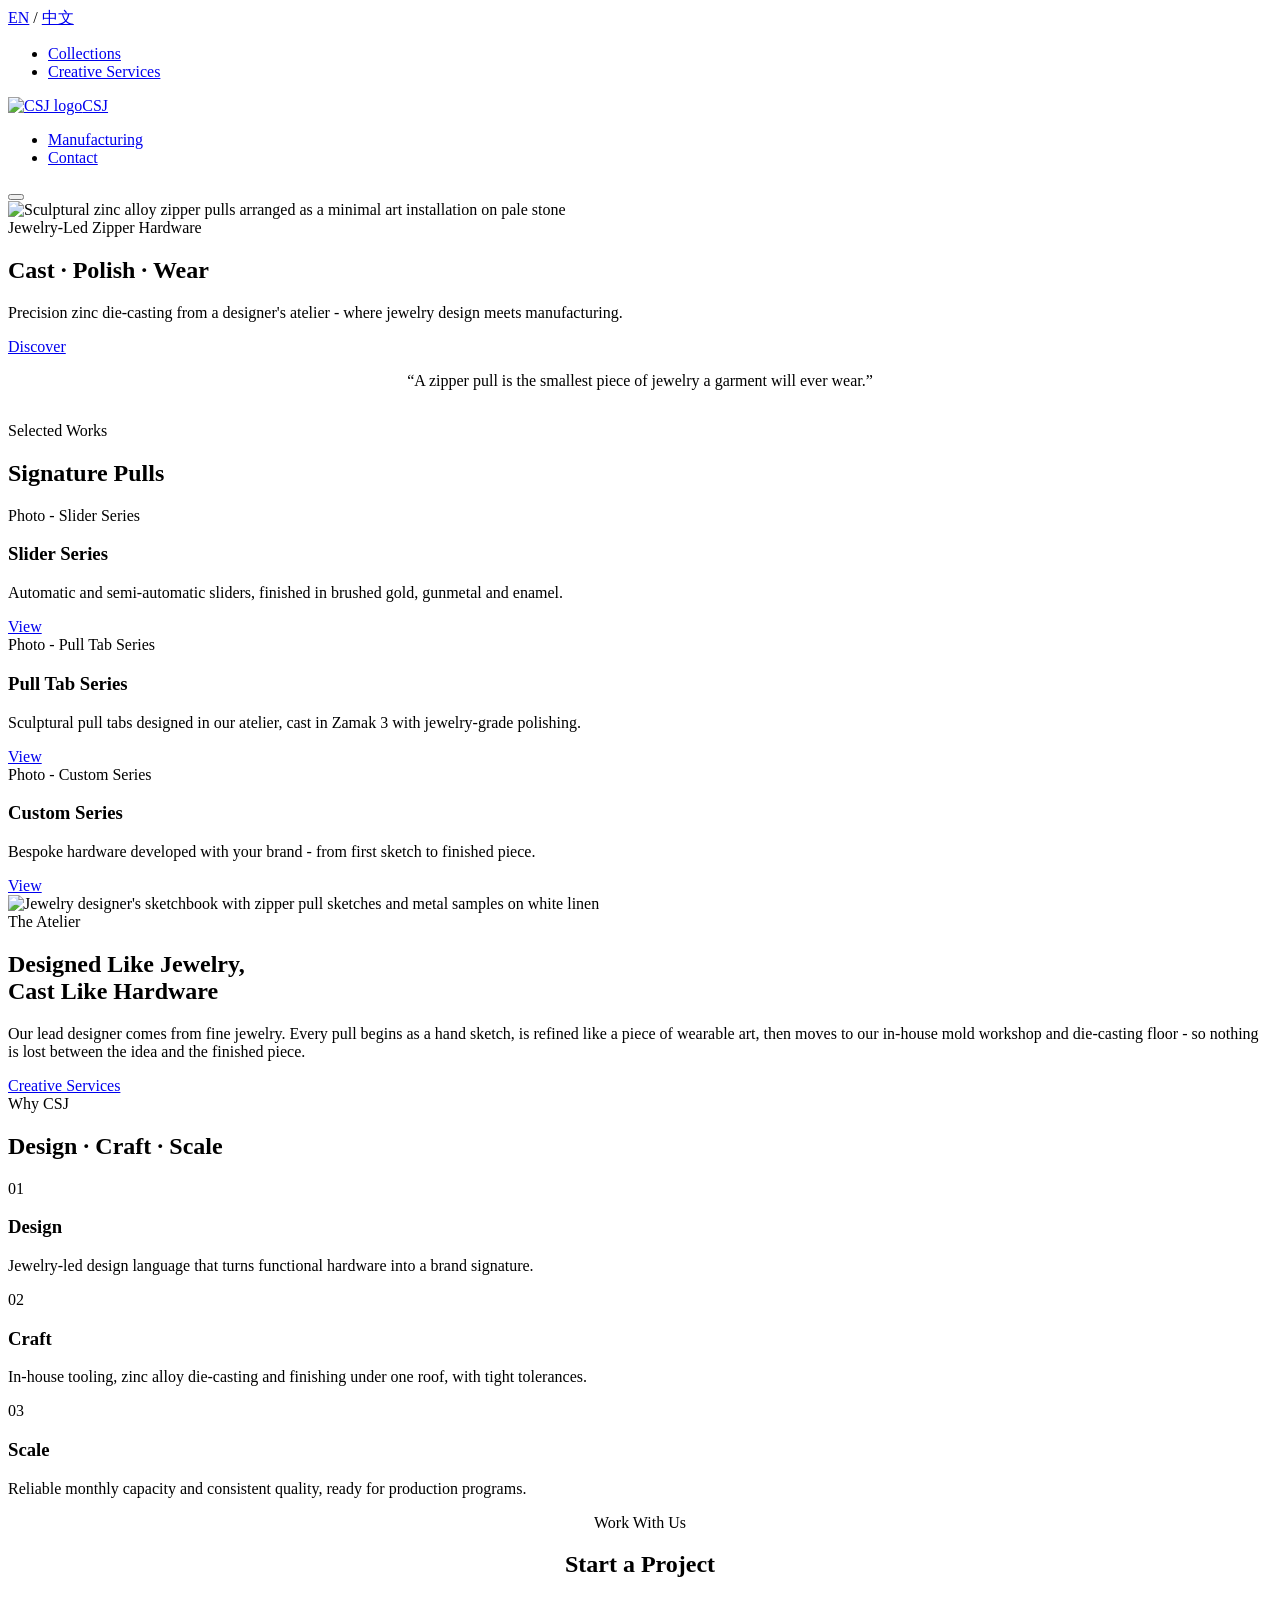
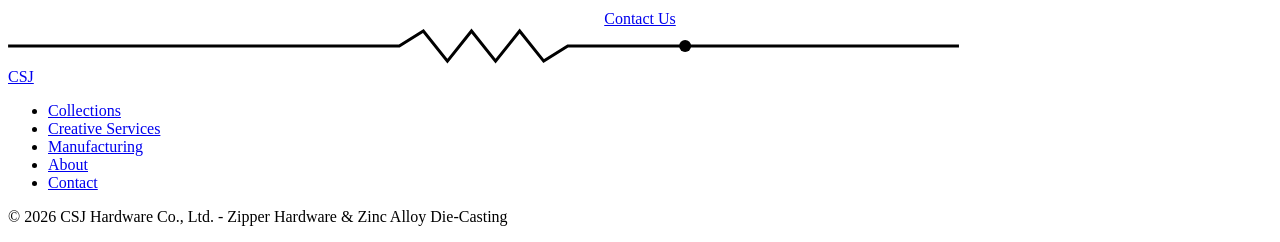
==== index.html @ cc25ba3f "Add files via upload" ====
<!DOCTYPE html>
<html lang="en">
<head>
  <meta charset="UTF-8">
  <meta name="viewport" content="width=device-width, initial-scale=1.0">
  <title>CSJ - Jewelry-Led Zipper Hardware | Zinc Alloy Die-Casting</title>
  <meta name="description" content="CSJ is a design-driven zipper hardware manufacturer: jewelry-led design, in-house tooling and precision zinc alloy die-casting. Custom zipper pulls and sliders for global fashion brands.">
  <link rel="icon" type="image/png" href="images/logo.png">
  <link rel="preconnect" href="https://fonts.googleapis.com">
  <link rel="preconnect" href="https://fonts.gstatic.com" crossorigin>
  <link href="https://fonts.googleapis.com/css2?family=Cormorant+Garamond:ital,wght@0,400;1,400&family=Jost:wght@200;300;400;500;600&display=swap" rel="stylesheet">
  <link rel="stylesheet" href="css/style.css">
</head>
<body data-page="home">

  <!-- ===================== Header ===================== -->
  <header class="site-header">
    <div class="utility-bar">
      <div class="container utility-bar__inner">
        <div class="lang-switch" role="group" aria-label="Language">
          <a href="#" data-lang="en">EN</a>
          <span class="lang-switch__sep" aria-hidden="true">/</span>
          <a href="#" data-lang="zh">中文</a>
        </div>
      </div>
    </div>
    <div class="container site-header__inner">
      <nav aria-label="Primary">
        <ul class="site-nav site-nav--left site-nav--mobile-target">
          <li><a href="collections.html" data-i18n="nav.collections">Collections</a></li>
          <li><a href="creative-services.html" data-i18n="nav.creative">Creative Services</a></li>
        </ul>
      </nav>
      <a href="index.html" class="brand" aria-label="CSJ home"><img src="images/logo.png" alt="CSJ logo" class="brand__logo">CSJ</a>
      <nav aria-label="Secondary">
          <ul class="site-nav site-nav--right">
            <li><a href="manufacturing.html" data-i18n="nav.manufacturing">Manufacturing</a></li>
            <li><a href="contact.html" data-i18n="nav.contact">Contact</a></li>
          </ul>
      </nav>
      <button class="nav-toggle" aria-label="Toggle menu" aria-expanded="false">
        <span></span><span></span><span></span>
      </button>
    </div>
  </header>

  <main>
    <!-- ===================== Hero ===================== -->
    <section class="hero">
      <img class="hero__image" src="images/hero-home.jpg" alt="Sculptural zinc alloy zipper pulls arranged as a minimal art installation on pale stone">
      <div class="hero__content">
        <span class="eyebrow" data-i18n="home.hero.eyebrow">Jewelry-Led Zipper Hardware</span>
        <h1 class="display display--xl" data-i18n="home.hero.title">Cast &middot; Polish &middot; Wear</h1>
        <p data-i18n="home.hero.sub">Precision zinc die-casting from a designer's atelier - where jewelry design meets manufacturing.</p>
        <a href="collections.html" class="btn" data-i18n="ui.discover">Discover</a>
      </div>
    </section>

    <!-- ===================== Intro quote ===================== -->
    <section class="section">
      <div class="container" style="text-align:center;">
        <p class="serif-quote reveal" data-i18n="home.quote">&ldquo;A zipper pull is the smallest piece of jewelry a garment will ever wear.&rdquo;</p>
        <div class="rule" style="margin-top:2rem;"></div>
      </div>
    </section>

    <!-- ===================== Featured products ===================== -->
    <section class="section section--soft">
      <div class="container">
        <div class="section-head reveal">
          <span class="eyebrow" data-i18n="home.selected.eyebrow">Selected Works</span>
          <h2 class="display" data-i18n="home.selected.title">Signature Pulls</h2>
          <div class="rule"></div>
        </div>
        <div class="grid-3">
          <article class="card reveal">
            <div class="card__image--placeholder"><span data-i18n="img.c1">Photo - Slider Series</span></div>
            <h3 data-i18n="home.c1.title">Slider Series</h3>
            <p data-i18n="home.c1.text">Automatic and semi-automatic sliders, finished in brushed gold, gunmetal and enamel.</p>
            <a href="collections.html" class="card__link" data-i18n="ui.view">View</a>
          </article>
          <article class="card reveal">
            <div class="card__image--placeholder"><span data-i18n="img.c2">Photo - Pull Tab Series</span></div>
            <h3 data-i18n="home.c2.title">Pull Tab Series</h3>
            <p data-i18n="home.c2.text">Sculptural pull tabs designed in our atelier, cast in Zamak 3 with jewelry-grade polishing.</p>
            <a href="collections.html" class="card__link" data-i18n="ui.view">View</a>
          </article>
          <article class="card reveal">
            <div class="card__image--placeholder"><span data-i18n="img.c3">Photo - Custom Series</span></div>
            <h3 data-i18n="home.c3.title">Custom Series</h3>
            <p data-i18n="home.c3.text">Bespoke hardware developed with your brand - from first sketch to finished piece.</p>
            <a href="collections.html" class="card__link" data-i18n="ui.view">View</a>
          </article>
        </div>
      </div>
    </section>

    <!-- ===================== Designer feature ===================== -->
    <section class="section">
      <div class="container split">
        <div class="split__image reveal">
          <img src="images/hero-creative.jpg" alt="Jewelry designer's sketchbook with zipper pull sketches and metal samples on white linen" loading="lazy">
        </div>
        <div class="split__content reveal">
          <span class="eyebrow" data-i18n="home.atelier.eyebrow">The Atelier</span>
          <h2 class="display" data-i18n="home.atelier.title">Designed Like Jewelry,<br>Cast Like Hardware</h2>
          <p class="body-text" data-i18n="home.atelier.text">Our lead designer comes from fine jewelry. Every pull begins as a hand sketch, is refined like a piece of wearable art, then moves to our in-house mold workshop and die-casting floor - so nothing is lost between the idea and the finished piece.</p>
          <a href="creative-services.html" class="btn" data-i18n="nav.creative">Creative Services</a>
        </div>
      </div>
    </section>

    <!-- ===================== Values ===================== -->
    <section class="section section--soft">
      <div class="container">
        <div class="section-head reveal">
          <span class="eyebrow" data-i18n="home.values.eyebrow">Why CSJ</span>
          <h2 class="display" data-i18n="home.values.title">Design &middot; Craft &middot; Scale</h2>
          <div class="rule"></div>
        </div>
        <div class="values">
          <div class="value reveal">
            <span class="value__number">01</span>
            <h3 data-i18n="home.v1.title">Design</h3>
            <p data-i18n="home.v1.text">Jewelry-led design language that turns functional hardware into a brand signature.</p>
          </div>
          <div class="value reveal">
            <span class="value__number">02</span>
            <h3 data-i18n="home.v2.title">Craft</h3>
            <p data-i18n="home.v2.text">In-house tooling, zinc alloy die-casting and finishing under one roof, with tight tolerances.</p>
          </div>
          <div class="value reveal">
            <span class="value__number">03</span>
            <h3 data-i18n="home.v3.title">Scale</h3>
            <p data-i18n="home.v3.text">Reliable monthly capacity and consistent quality, ready for production programs.</p>
          </div>
        </div>
      </div>
    </section>

    <!-- ===================== Closing CTA ===================== -->
    <section class="section" style="text-align:center;">
      <div class="container reveal">
        <span class="eyebrow" data-i18n="home.cta.eyebrow">Work With Us</span>
        <h2 class="display display--xl" style="margin:1.2rem 0 2rem;" data-i18n="ui.startProject">Start a Project</h2>
        <a href="contact.html" class="btn btn--accent" data-i18n="ui.contactUs">Contact Us</a>
      </div>
    </section>
  </main>

  <!-- ===================== Footer ===================== -->
  <footer class="site-footer">
    <div class="container">
      <svg class="zipper-line" viewBox="0 0 420 12" xmlns="http://www.w3.org/2000/svg" aria-hidden="true">
        <path d="M0 6 h130 l8 -5 l8 10 l8 -10 l8 10 l8 -10 l8 10 l8 -5 h130" fill="none" stroke="currentColor" stroke-width="1"/>
        <circle cx="225" cy="6" r="2" fill="currentColor"/>
      </svg>
      <a href="index.html" class="brand">CSJ</a>
      <ul class="site-footer__nav">
        <li><a href="collections.html" data-i18n="nav.collections">Collections</a></li>
        <li><a href="creative-services.html" data-i18n="nav.creative">Creative Services</a></li>
        <li><a href="manufacturing.html" data-i18n="nav.manufacturing">Manufacturing</a></li>
        <li><a href="about.html">About</a></li>
        <li><a href="contact.html" data-i18n="nav.contact">Contact</a></li>
      </ul>
      <p class="site-footer__meta" data-i18n="footer.meta">&copy; 2026 CSJ Hardware Co., Ltd. - Zipper Hardware &amp; Zinc Alloy Die-Casting</p>
    </div>
  </footer>

  <script src="js/i18n.js"></script>
  <script src="js/main.js"></script>
</body>
</html>
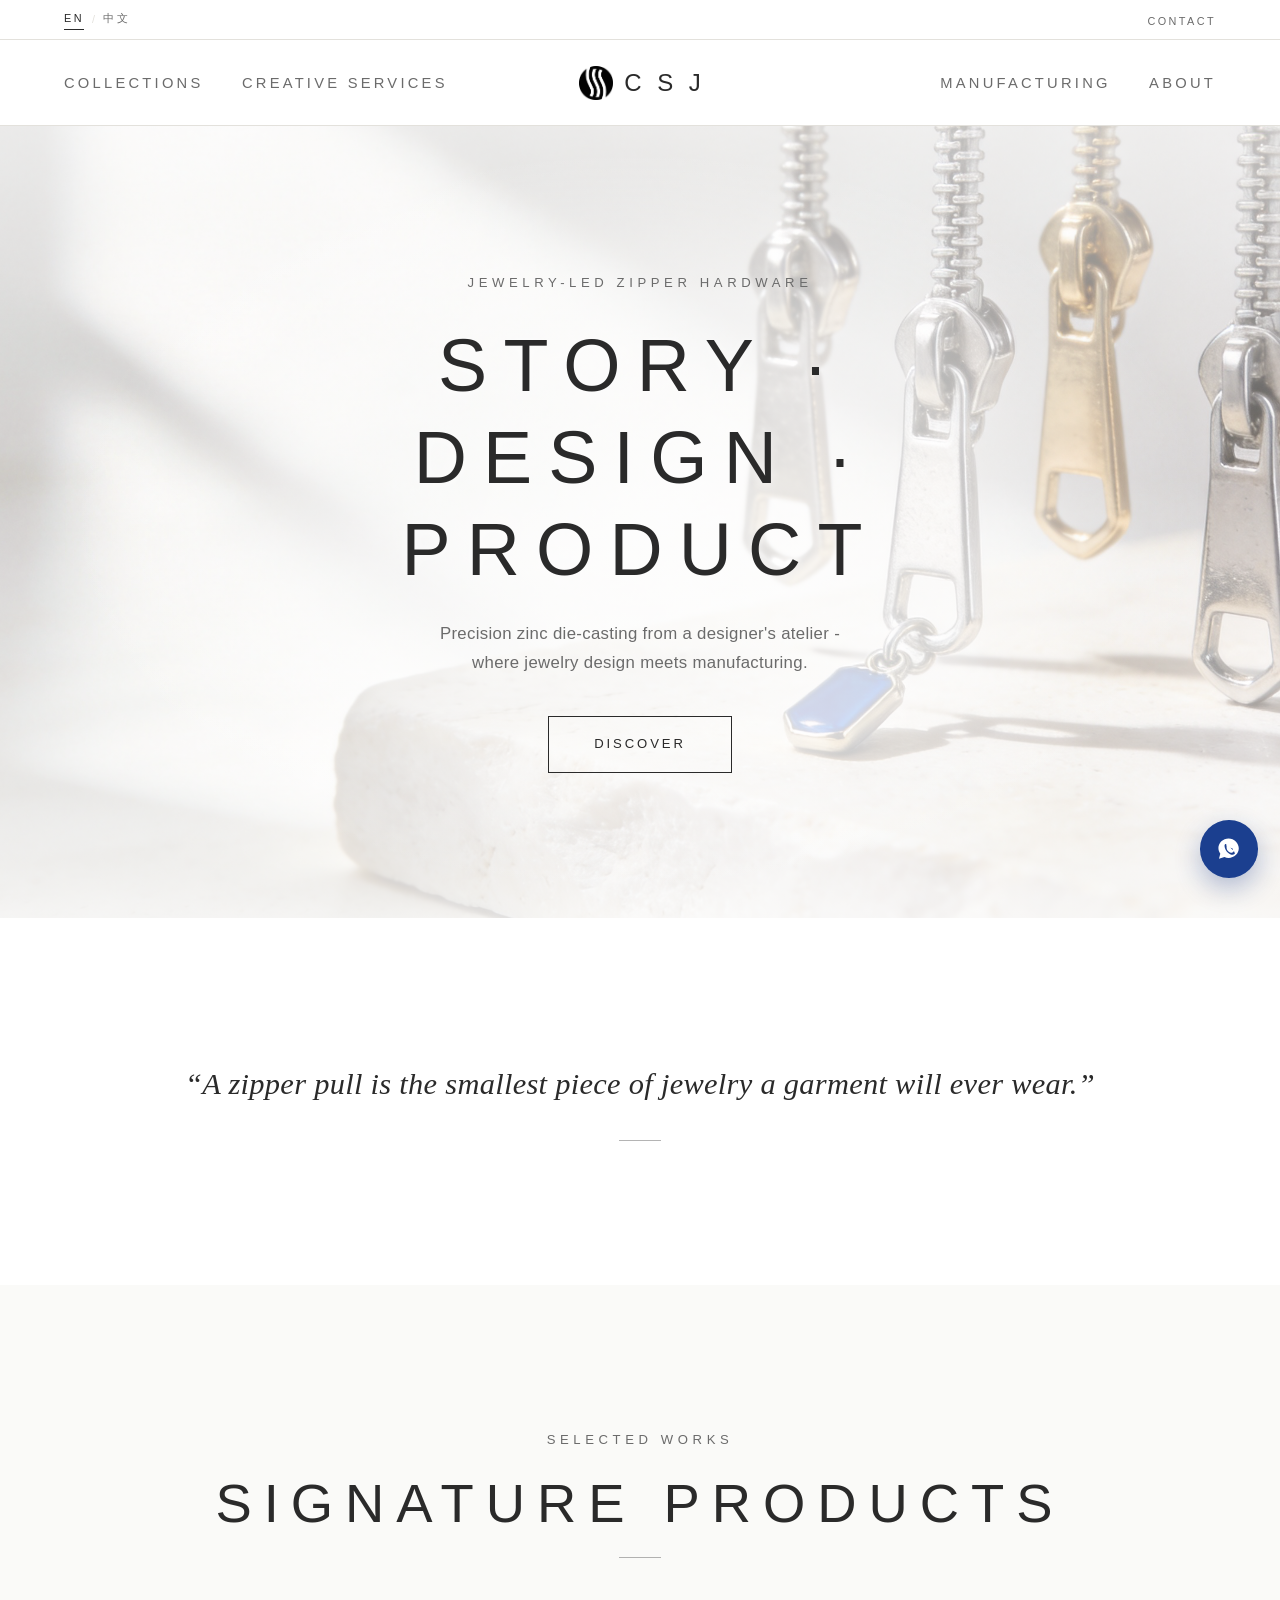
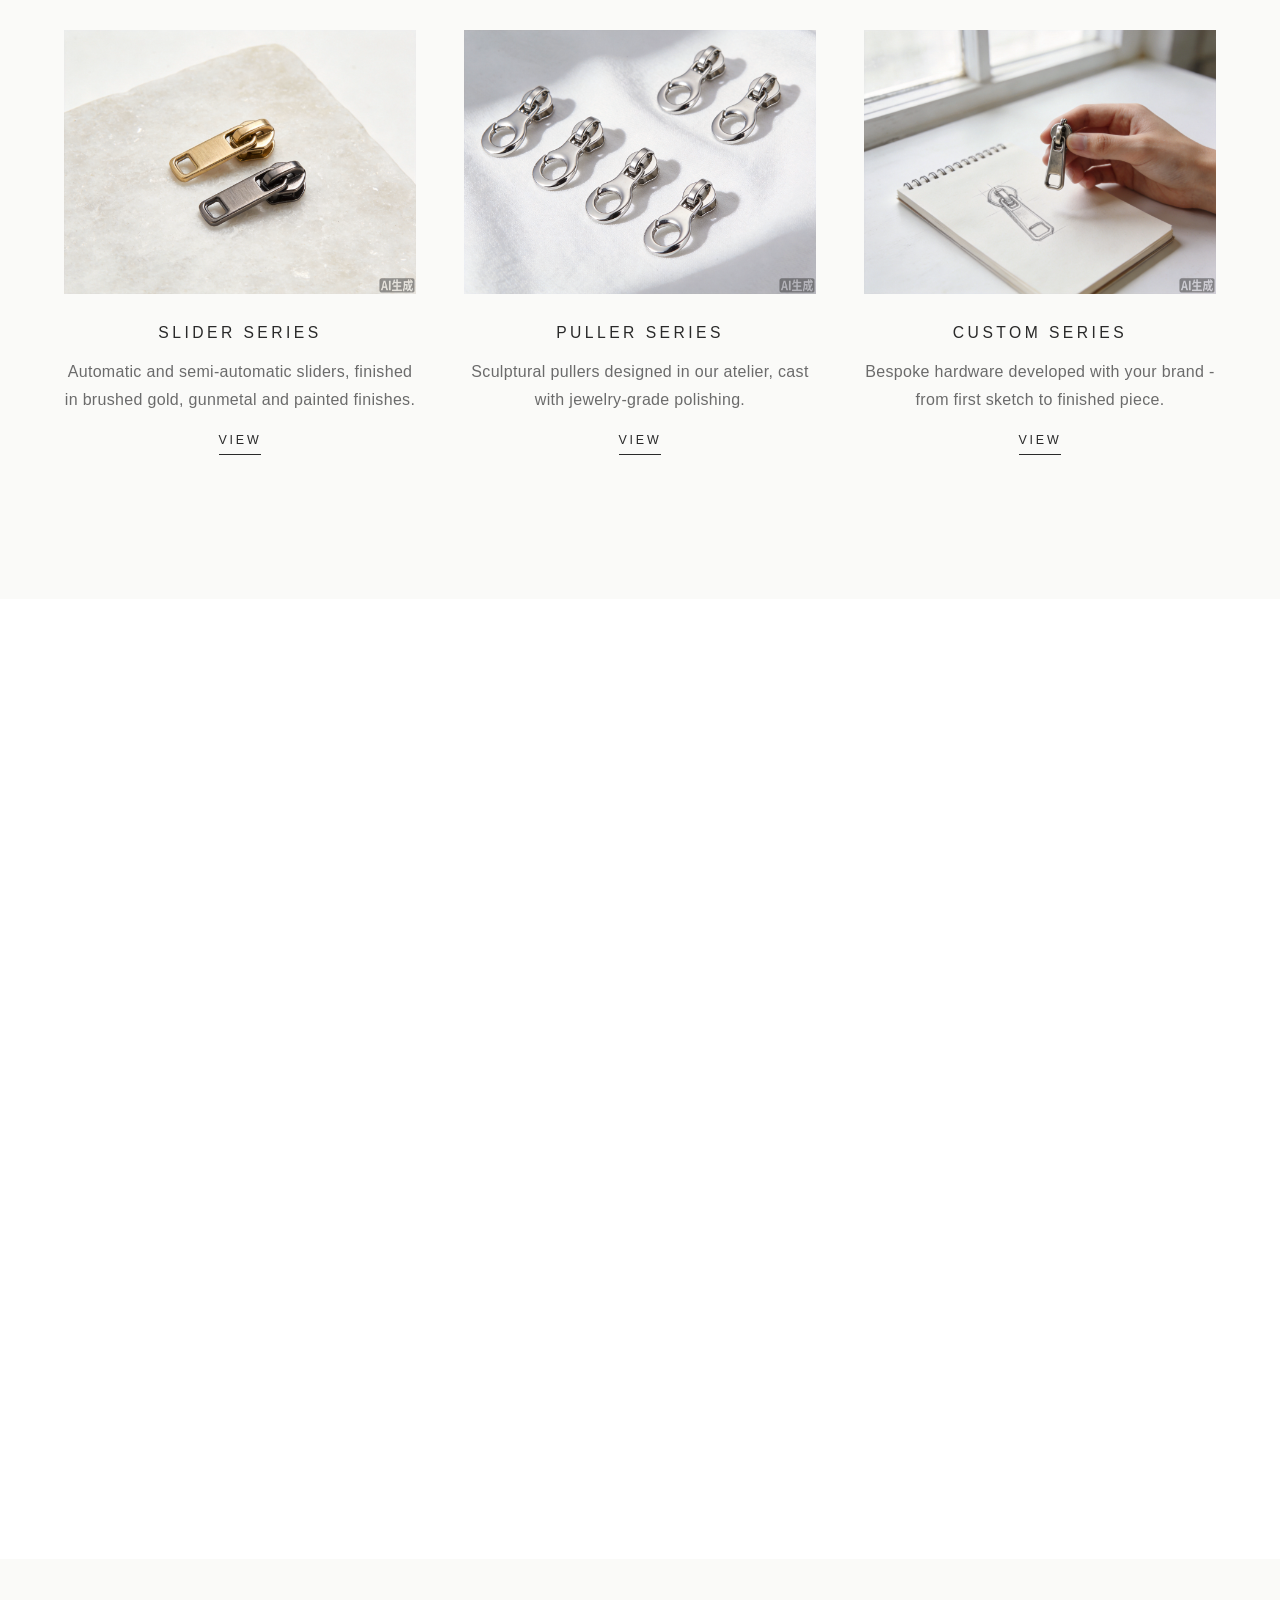
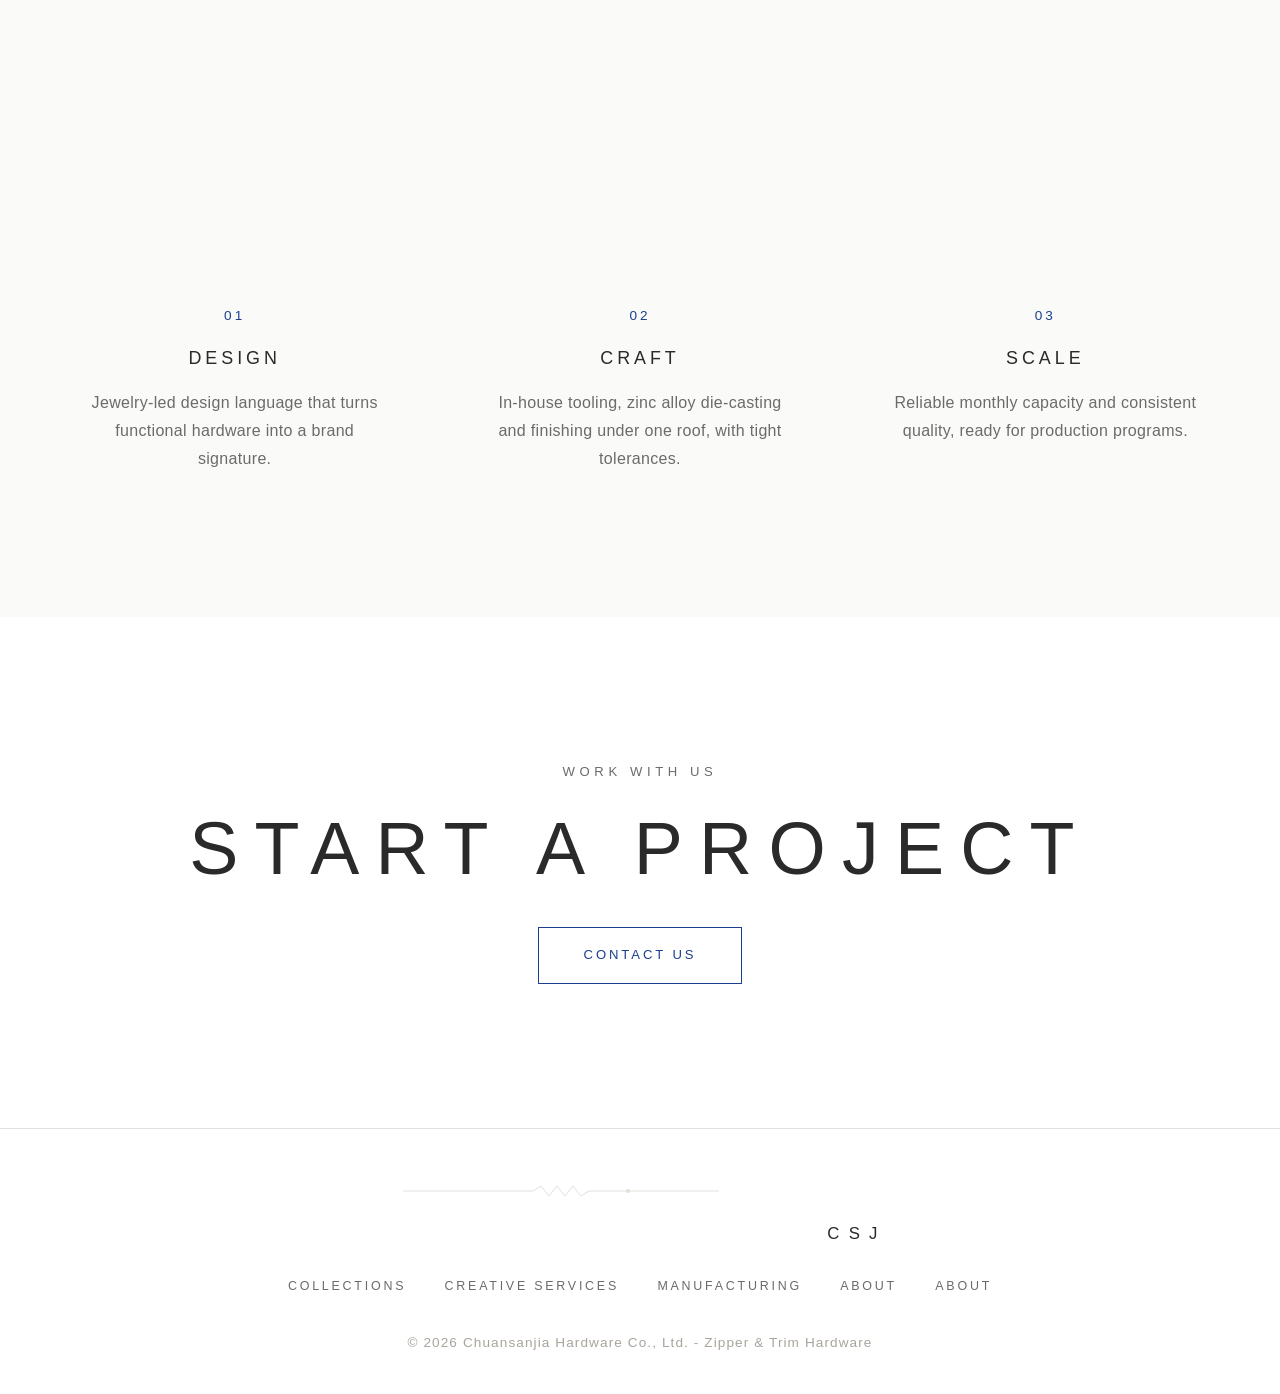
==== commit 1f0f4641: "更新官网至最新版：全站文字修改、新增WhatsApp直聊悬浮窗、在线询盘表单 - 全站文案更新（首页/产品系列/制造页/联系页） - 新增悬浮咨询窗（WhatsApp直聊 + 邮件询盘） - 新增产品" ====
--- a/index.html
+++ b/index.html
@@ -22,6 +22,9 @@
           <span class="lang-switch__sep" aria-hidden="true">/</span>
           <a href="#" data-lang="zh">中文</a>
         </div>
+        <div class="utility-contact">
+          <a href="contact.html" data-i18n="nav.contact">Contact</a>
+        </div>
       </div>
     </div>
     <div class="container site-header__inner">
@@ -35,7 +38,7 @@
       <nav aria-label="Secondary">
           <ul class="site-nav site-nav--right">
             <li><a href="manufacturing.html" data-i18n="nav.manufacturing">Manufacturing</a></li>
-            <li><a href="contact.html" data-i18n="nav.contact">Contact</a></li>
+            <li><a href="about.html" data-i18n="nav.about">About</a></li>
           </ul>
       </nav>
       <button class="nav-toggle" aria-label="Toggle menu" aria-expanded="false">
@@ -50,7 +53,7 @@
       <img class="hero__image" src="images/hero-home.jpg" alt="Sculptural zinc alloy zipper pulls arranged as a minimal art installation on pale stone">
       <div class="hero__content">
         <span class="eyebrow" data-i18n="home.hero.eyebrow">Jewelry-Led Zipper Hardware</span>
-        <h1 class="display display--xl" data-i18n="home.hero.title">Cast &middot; Polish &middot; Wear</h1>
+        <h1 class="display display--xl" data-i18n="home.hero.title">Story &middot; Design &middot; Product</h1>
         <p data-i18n="home.hero.sub">Precision zinc die-casting from a designer's atelier - where jewelry design meets manufacturing.</p>
         <a href="collections.html" class="btn" data-i18n="ui.discover">Discover</a>
       </div>
@@ -69,24 +72,24 @@
       <div class="container">
         <div class="section-head reveal">
           <span class="eyebrow" data-i18n="home.selected.eyebrow">Selected Works</span>
-          <h2 class="display" data-i18n="home.selected.title">Signature Pulls</h2>
+          <h2 class="display" data-i18n="home.selected.title">Signature products</h2>
           <div class="rule"></div>
         </div>
         <div class="grid-3">
           <article class="card reveal">
-            <div class="card__image--placeholder"><span data-i18n="img.c1">Photo - Slider Series</span></div>
+            <div class="card__image"><img src="images/card-slider.jpg" alt="Zinc alloy zipper sliders in brushed gold and gunmetal" loading="lazy"></div>
             <h3 data-i18n="home.c1.title">Slider Series</h3>
-            <p data-i18n="home.c1.text">Automatic and semi-automatic sliders, finished in brushed gold, gunmetal and enamel.</p>
+            <p data-i18n="home.c1.text">Automatic and semi-automatic sliders, finished in brushed gold, gunmetal and painted finishes.</p>
             <a href="collections.html" class="card__link" data-i18n="ui.view">View</a>
           </article>
           <article class="card reveal">
-            <div class="card__image--placeholder"><span data-i18n="img.c2">Photo - Pull Tab Series</span></div>
-            <h3 data-i18n="home.c2.title">Pull Tab Series</h3>
-            <p data-i18n="home.c2.text">Sculptural pull tabs designed in our atelier, cast in Zamak 3 with jewelry-grade polishing.</p>
+            <div class="card__image"><img src="images/card-pulltab.jpg" alt="Sculptural zinc alloy pull tabs in polished silver" loading="lazy"></div>
+            <h3 data-i18n="home.c2.title">Puller Series</h3>
+            <p data-i18n="home.c2.text">Sculptural pullers designed in our atelier, cast with jewelry-grade polishing.</p>
             <a href="collections.html" class="card__link" data-i18n="ui.view">View</a>
           </article>
           <article class="card reveal">
-            <div class="card__image--placeholder"><span data-i18n="img.c3">Photo - Custom Series</span></div>
+            <div class="card__image"><img src="images/card-custom.jpg" alt="Bespoke zipper pull beside its design sketch" loading="lazy"></div>
             <h3 data-i18n="home.c3.title">Custom Series</h3>
             <p data-i18n="home.c3.text">Bespoke hardware developed with your brand - from first sketch to finished piece.</p>
             <a href="collections.html" class="card__link" data-i18n="ui.view">View</a>
@@ -104,7 +107,7 @@
         <div class="split__content reveal">
           <span class="eyebrow" data-i18n="home.atelier.eyebrow">The Atelier</span>
           <h2 class="display" data-i18n="home.atelier.title">Designed Like Jewelry,<br>Cast Like Hardware</h2>
-          <p class="body-text" data-i18n="home.atelier.text">Our lead designer comes from fine jewelry. Every pull begins as a hand sketch, is refined like a piece of wearable art, then moves to our in-house mold workshop and die-casting floor - so nothing is lost between the idea and the finished piece.</p>
+          <p class="body-text" data-i18n="home.atelier.text">Our lead designer comes from fine jewelry. Every puller begins as a hand sketch, is refined like a piece of wearable art, then moves to our in-house mold workshop and die-casting floor - so nothing is lost between the idea and the finished piece.</p>
           <a href="creative-services.html" class="btn" data-i18n="nav.creative">Creative Services</a>
         </div>
       </div>
@@ -160,14 +163,15 @@
         <li><a href="collections.html" data-i18n="nav.collections">Collections</a></li>
         <li><a href="creative-services.html" data-i18n="nav.creative">Creative Services</a></li>
         <li><a href="manufacturing.html" data-i18n="nav.manufacturing">Manufacturing</a></li>
-        <li><a href="about.html">About</a></li>
-        <li><a href="contact.html" data-i18n="nav.contact">Contact</a></li>
+        <li><a href="about.html" data-i18n="nav.about">About</a></li>
+        <li><a href="about.html" data-i18n="nav.about">About</a></li>
       </ul>
-      <p class="site-footer__meta" data-i18n="footer.meta">&copy; 2026 CSJ Hardware Co., Ltd. - Zipper Hardware &amp; Zinc Alloy Die-Casting</p>
+      <p class="site-footer__meta" data-i18n="footer.meta">&copy; 2026 Chuansanjia Hardware Co., Ltd. - Zipper &amp; Trim Hardware</p>
     </div>
   </footer>
 
   <script src="js/i18n.js"></script>
   <script src="js/main.js"></script>
+  <script src="js/chat-widget.js"></script>
 </body>
 </html>
--- a/css/style.css
+++ b/css/style.css
@@ -0,0 +1,1284 @@
+/* ============================================================
+   CSJ - Chuan San Jia Hardware | Zipper Hardware Atelier
+   Visual language: Andrea Schnabl minimalism x Talon structure
+   ============================================================ */
+
+:root {
+  --color-bg: #ffffff;
+  --color-bg-soft: #fafaf8;
+  --color-ink: #2a2a2a;
+  --color-ink-soft: #6b6b6b;
+  --color-line: #e3e1dc;
+  --color-accent: #1b3f8f;
+  --color-accent-soft: rgba(27, 63, 143, 0.08);
+
+  --font-sans: "Jost", "Helvetica Neue", sans-serif;
+  --font-serif: "Cormorant Garamond", Georgia, serif;
+
+  --tracking-wide: 0.35em;
+  --tracking-mid: 0.22em;
+  --tracking-body: 0.02em;
+
+  --space-section: clamp(5rem, 12vw, 9rem);
+  --space-block: clamp(2.5rem, 6vw, 4.5rem);
+
+  --content-width: 1200px;
+  --transition: 0.35s cubic-bezier(0.25, 0.46, 0.45, 0.94);
+}
+
+* {
+  margin: 0;
+  padding: 0;
+  box-sizing: border-box;
+}
+
+html {
+  scroll-behavior: smooth;
+}
+
+body {
+  background: var(--color-bg);
+  color: var(--color-ink);
+  font-family: var(--font-sans);
+  font-weight: 300;
+  font-size: 1rem;
+  line-height: 1.75;
+  letter-spacing: var(--tracking-body);
+  -webkit-font-smoothing: antialiased;
+  overflow-x: hidden;
+}
+
+img {
+  display: block;
+  max-width: 100%;
+  height: auto;
+}
+
+a {
+  color: inherit;
+  text-decoration: none;
+  transition: color var(--transition);
+}
+
+::selection {
+  background: var(--color-accent);
+  color: #fff;
+}
+
+/* ---------- Layout helpers ---------- */
+
+.container {
+  width: min(var(--content-width), 90%);
+  margin: 0 auto;
+}
+
+.section {
+  padding: var(--space-section) 0;
+}
+
+.section--soft {
+  background: var(--color-bg-soft);
+}
+
+/* ---------- Typography ---------- */
+
+.eyebrow {
+  font-size: 0.82rem;
+  text-transform: uppercase;
+  letter-spacing: var(--tracking-wide);
+  color: var(--color-ink-soft);
+  display: block;
+}
+
+.display {
+  font-weight: 200;
+  text-transform: uppercase;
+  letter-spacing: var(--tracking-mid);
+  line-height: 1.25;
+  font-size: clamp(1.9rem, 5vw, 3.4rem);
+}
+
+.display--xl {
+  font-size: clamp(2.4rem, 6.5vw, 4.6rem);
+}
+
+.serif-quote {
+  font-family: var(--font-serif);
+  font-style: italic;
+  font-weight: 400;
+  font-size: clamp(1.35rem, 2.6vw, 1.9rem);
+  line-height: 1.5;
+  color: var(--color-ink);
+  letter-spacing: 0.01em;
+}
+
+.body-text {
+  max-width: 62ch;
+  color: var(--color-ink-soft);
+  font-size: 1.05rem;
+}
+
+.section-head {
+  text-align: center;
+  margin-bottom: var(--space-block);
+}
+
+.section-head .eyebrow {
+  margin-bottom: 1.1rem;
+}
+
+.section-head .display {
+  margin-bottom: 1.2rem;
+}
+
+.rule {
+  width: 42px;
+  height: 1px;
+  background: var(--color-ink);
+  opacity: 0.35;
+  margin: 0 auto;
+}
+
+/* ---------- Buttons ---------- */
+
+.btn {
+  display: inline-block;
+  padding: 1rem 2.8rem;
+  border: 1px solid var(--color-ink);
+  font-family: var(--font-sans);
+  font-size: 0.82rem;
+  font-weight: 400;
+  text-transform: uppercase;
+  letter-spacing: var(--tracking-mid);
+  color: var(--color-ink);
+  background: transparent;
+  cursor: pointer;
+  transition: all var(--transition);
+}
+
+.btn:hover,
+.btn:focus-visible {
+  border-color: var(--color-accent);
+  color: var(--color-accent);
+  outline: none;
+}
+
+.btn--accent {
+  border-color: var(--color-accent);
+  color: var(--color-accent);
+}
+
+.btn--accent:hover,
+.btn--accent:focus-visible {
+  background: var(--color-accent);
+  color: #fff;
+}
+
+/* ---------- Navigation ---------- */
+
+.site-header {
+  position: sticky;
+  top: 0;
+  z-index: 100;
+  background: rgba(255, 255, 255, 0.92);
+  backdrop-filter: blur(12px);
+  border-bottom: 1px solid var(--color-line);
+}
+
+/* ---------- Utility bar (language) ---------- */
+
+.utility-bar {
+  border-bottom: 1px solid var(--color-line);
+}
+
+.utility-bar__inner {
+  display: flex;
+  align-items: center;
+  justify-content: space-between;
+  padding: 0.35rem 0;
+}
+
+.utility-contact a {
+  font-size: 0.68rem;
+  text-transform: uppercase;
+  letter-spacing: var(--tracking-mid);
+  color: var(--color-ink-soft);
+  padding-bottom: 1px;
+  border-bottom: 1px solid transparent;
+  transition: color var(--transition), border-color var(--transition);
+}
+
+.utility-contact a:hover {
+  color: var(--color-ink);
+}
+
+.utility-contact a.is-active {
+  color: var(--color-ink);
+  border-bottom-color: var(--color-ink);
+}
+
+.site-header__inner {
+  display: grid;
+  grid-template-columns: 1fr auto 1fr;
+  align-items: center;
+  padding: 1.35rem 0;
+}
+
+.site-nav {
+  display: flex;
+  gap: 2.4rem;
+  list-style: none;
+}
+
+.site-nav--left {
+  justify-content: flex-start;
+}
+
+.site-nav--right {
+  justify-content: flex-end;
+}
+
+.site-nav a {
+  font-size: 0.92rem;
+  font-weight: 500;
+  text-transform: uppercase;
+  letter-spacing: var(--tracking-mid);
+  color: var(--color-ink-soft);
+  padding-bottom: 3px;
+  border-bottom: 1px solid transparent;
+}
+
+.site-nav a:hover {
+  color: var(--color-ink);
+}
+
+.site-nav a.is-active {
+  color: var(--color-ink);
+  border-bottom-color: var(--color-ink);
+}
+
+/* ---------- Language switch ---------- */
+
+.lang-switch {
+  display: flex;
+  align-items: center;
+  gap: 0.5rem;
+  white-space: nowrap;
+}
+
+.lang-switch a {
+  font-size: 0.68rem;
+  text-transform: uppercase;
+  letter-spacing: var(--tracking-mid);
+  color: var(--color-ink-soft);
+  padding-bottom: 1px;
+  border-bottom: 1px solid transparent;
+}
+
+.lang-switch a:hover {
+  color: var(--color-ink);
+}
+
+.lang-switch a.is-active {
+  color: var(--color-ink);
+  border-bottom-color: var(--color-ink);
+}
+
+.lang-switch__sep {
+  color: var(--color-line);
+  font-size: 0.68rem;
+}
+
+.brand {
+  display: inline-flex;
+  align-items: center;
+  gap: 0.7rem;
+  font-size: 1.5rem;
+  font-weight: 200;
+  text-transform: uppercase;
+  letter-spacing: 0.65em;
+  margin-right: -0.65em; /* optically recenter */
+  color: var(--color-ink);
+  white-space: nowrap;
+}
+
+.brand__logo {
+  width: 34px;
+  height: 34px;
+  object-fit: contain;
+  flex: none;
+}
+
+.brand:hover {
+  color: var(--color-accent);
+}
+
+/* mobile nav */
+.nav-toggle {
+  display: none;
+  background: none;
+  border: none;
+  cursor: pointer;
+  padding: 8px;
+}
+
+.nav-toggle span {
+  display: block;
+  width: 22px;
+  height: 1px;
+  background: var(--color-ink);
+  margin: 5px 0;
+  transition: var(--transition);
+}
+
+@media (max-width: 860px) {
+  .site-header__inner {
+    grid-template-columns: auto 1fr auto;
+    padding: 1rem 0;
+  }
+
+  .brand {
+    font-size: 1.15rem;
+    letter-spacing: 0.5em;
+    margin-right: -0.5em;
+  }
+
+  .brand__logo {
+    width: 28px;
+    height: 28px;
+  }
+
+  .nav-toggle {
+    display: block;
+    order: 3;
+    justify-self: end;
+  }
+
+  .site-nav {
+    display: none;
+  }
+
+  .site-nav.is-open {
+    display: flex;
+    flex-direction: column;
+    gap: 1.1rem;
+    position: absolute;
+    top: 100%;
+    left: 0;
+    right: 0;
+    background: #fff;
+    border-bottom: 1px solid var(--color-line);
+    padding: 1.6rem 8%;
+  }
+
+}
+
+/* ---------- Hero ---------- */
+
+.hero {
+  position: relative;
+  min-height: 88vh;
+  display: flex;
+  align-items: center;
+  justify-content: center;
+  text-align: center;
+  overflow: hidden;
+}
+
+.hero__image {
+  position: absolute;
+  inset: 0;
+  width: 100%;
+  height: 100%;
+  object-fit: cover;
+}
+
+.hero::after {
+  content: "";
+  position: absolute;
+  inset: 0;
+  background: linear-gradient(
+    to bottom,
+    rgba(255, 255, 255, 0.72) 0%,
+    rgba(255, 255, 255, 0.3) 45%,
+    rgba(255, 255, 255, 0.85) 100%
+  );
+}
+
+/* soft white glow behind hero text for readability */
+.hero__content::before {
+  content: "";
+  position: absolute;
+  inset: -8% -12%;
+  background: radial-gradient(
+    ellipse at center,
+    rgba(255, 255, 255, 0.82) 0%,
+    rgba(255, 255, 255, 0.55) 45%,
+    rgba(255, 255, 255, 0) 72%
+  );
+  z-index: -1;
+  pointer-events: none;
+}
+
+.hero__content {
+  position: relative;
+  z-index: 2;
+  padding: 4rem 8%;
+  max-width: 900px;
+}
+
+.hero__content .eyebrow,
+.hero__content .display,
+.hero__content p {
+  text-shadow: 0 1px 12px rgba(255, 255, 255, 0.65);
+}
+
+.hero__content .eyebrow {
+  margin-bottom: 1.6rem;
+}
+
+.hero__content .display {
+  margin-bottom: 1.4rem;
+}
+
+.hero__content p {
+  color: var(--color-ink-soft);
+  font-size: 1.05rem;
+  max-width: 46ch;
+  margin: 0 auto 2.4rem;
+}
+
+/* ---------- Cards / grids ---------- */
+
+.grid-3 {
+  display: grid;
+  grid-template-columns: repeat(3, 1fr);
+  gap: clamp(1.5rem, 4vw, 3rem);
+}
+
+@media (max-width: 860px) {
+  .grid-3 {
+    grid-template-columns: 1fr;
+  }
+}
+
+.card {
+  text-align: center;
+}
+
+.card__image {
+  aspect-ratio: 4 / 3;
+  overflow: hidden;
+  background: var(--color-bg-soft);
+  margin-bottom: 1.6rem;
+}
+
+.card__image img {
+  width: 100%;
+  height: 100%;
+  object-fit: cover;
+  transition: transform 0.8s cubic-bezier(0.22, 1, 0.36, 1);
+}
+
+.card:hover .card__image img {
+  transform: scale(1.04);
+}
+
+.card__image--placeholder {
+  aspect-ratio: 4 / 3;
+  background: linear-gradient(135deg, #f4f2ee 0%, #e9e6e0 100%);
+  display: flex;
+  align-items: center;
+  justify-content: center;
+  margin-bottom: 1.6rem;
+}
+
+.card__image--placeholder span {
+  font-size: 0.76rem;
+  text-transform: uppercase;
+  letter-spacing: var(--tracking-mid);
+  color: #a9a49c;
+}
+
+.card h3 {
+  font-weight: 300;
+  text-transform: uppercase;
+  letter-spacing: var(--tracking-mid);
+  font-size: 0.98rem;
+  margin-bottom: 0.7rem;
+}
+
+.card p {
+  font-size: 1rem;
+  color: var(--color-ink-soft);
+}
+
+.card__link {
+  display: inline-block;
+  margin-top: 1rem;
+  font-size: 0.78rem;
+  text-transform: uppercase;
+  letter-spacing: var(--tracking-mid);
+  color: var(--color-ink);
+  border-bottom: 1px solid var(--color-ink);
+  padding-bottom: 2px;
+}
+
+.card__link:hover {
+  color: var(--color-accent);
+  border-bottom-color: var(--color-accent);
+}
+
+/* ---------- Numbered steps (creative process) ---------- */
+
+.steps {
+  display: grid;
+  grid-template-columns: repeat(5, 1fr);
+  gap: 2rem;
+  counter-reset: step;
+}
+
+@media (max-width: 1000px) {
+  .steps {
+    grid-template-columns: repeat(2, 1fr);
+  }
+}
+
+@media (max-width: 600px) {
+  .steps {
+    grid-template-columns: 1fr;
+  }
+}
+
+.step {
+  border-top: 1px solid var(--color-line);
+  padding-top: 1.6rem;
+}
+
+.step__image {
+  aspect-ratio: 1 / 1;
+  overflow: hidden;
+  background: var(--color-bg-soft);
+  margin-bottom: 1.4rem;
+}
+
+.step__image img {
+  width: 100%;
+  height: 100%;
+  object-fit: cover;
+  transition: transform 0.8s cubic-bezier(0.22, 1, 0.36, 1);
+}
+
+.step:hover .step__image img {
+  transform: scale(1.04);
+}
+
+.step__number {
+  font-size: 0.85rem;
+  letter-spacing: var(--tracking-mid);
+  color: var(--color-accent);
+  display: block;
+  margin-bottom: 0.9rem;
+}
+
+.step h3 {
+  font-weight: 300;
+  text-transform: uppercase;
+  font-size: 0.95rem;
+  letter-spacing: var(--tracking-mid);
+  margin-bottom: 0.8rem;
+  line-height: 1.5;
+}
+
+.step p {
+  font-size: 0.98rem;
+  color: var(--color-ink-soft);
+}
+
+/* ---------- Values row ---------- */
+
+.values {
+  display: grid;
+  grid-template-columns: repeat(3, 1fr);
+  gap: clamp(2rem, 5vw, 4rem);
+  text-align: center;
+}
+
+@media (max-width: 860px) {
+  .values {
+    grid-template-columns: 1fr;
+    gap: 2.5rem;
+  }
+}
+
+.value__number {
+  font-size: 0.85rem;
+  letter-spacing: var(--tracking-mid);
+  color: var(--color-accent);
+  display: block;
+  margin-bottom: 1rem;
+}
+
+.value h3 {
+  font-weight: 200;
+  text-transform: uppercase;
+  letter-spacing: var(--tracking-mid);
+  font-size: 1.12rem;
+  margin-bottom: 0.9rem;
+}
+
+.value p {
+  font-size: 1rem;
+  color: var(--color-ink-soft);
+  max-width: 34ch;
+  margin: 0 auto;
+}
+
+/* ---------- Trust row (commitment) ---------- */
+
+.trust {
+  display: grid;
+  grid-template-columns: repeat(4, 1fr);
+  gap: clamp(2rem, 4vw, 3rem);
+  text-align: center;
+}
+
+@media (max-width: 860px) {
+  .trust {
+    grid-template-columns: 1fr 1fr;
+  }
+}
+
+@media (max-width: 560px) {
+  .trust {
+    grid-template-columns: 1fr;
+  }
+}
+
+/* ---------- Split feature (image + text) ---------- */
+
+.split {
+  display: grid;
+  grid-template-columns: 1fr 1fr;
+  gap: clamp(2.5rem, 6vw, 5rem);
+  align-items: center;
+}
+
+@media (max-width: 860px) {
+  .split {
+    grid-template-columns: 1fr;
+  }
+}
+
+.split__image {
+  aspect-ratio: 4 / 5;
+  overflow: hidden;
+  background: var(--color-bg-soft);
+}
+
+.split__image img {
+  width: 100%;
+  height: 100%;
+  object-fit: cover;
+}
+
+.split__content .eyebrow {
+  margin-bottom: 1.1rem;
+}
+
+.split__content .display {
+  font-size: clamp(1.5rem, 3.4vw, 2.2rem);
+  margin-bottom: 1.4rem;
+}
+
+.split__content .body-text {
+  margin-bottom: 2rem;
+}
+
+/* ---------- Stats ---------- */
+
+.stats {
+  display: grid;
+  grid-template-columns: repeat(4, 1fr);
+  gap: 2rem;
+  text-align: center;
+  border-top: 1px solid var(--color-line);
+  border-bottom: 1px solid var(--color-line);
+  padding: 3rem 0;
+}
+
+@media (max-width: 860px) {
+  .stats {
+    grid-template-columns: repeat(2, 1fr);
+  }
+}
+
+.stat__value {
+  font-weight: 200;
+  font-size: clamp(1.7rem, 3.5vw, 2.5rem);
+  letter-spacing: var(--tracking-body);
+  display: block;
+  margin-bottom: 0.6rem;
+}
+
+.stat__label {
+  font-size: 0.78rem;
+  text-transform: uppercase;
+  letter-spacing: var(--tracking-mid);
+  color: var(--color-ink-soft);
+}
+
+/* ---------- Certifications ---------- */
+
+.certs {
+  display: flex;
+  flex-wrap: wrap;
+  justify-content: center;
+  gap: 1.2rem 3rem;
+  list-style: none;
+}
+
+.certs li {
+  border: 1px solid var(--color-line);
+  padding: 0.85rem 2rem;
+  font-size: 0.8rem;
+  text-transform: uppercase;
+  letter-spacing: var(--tracking-mid);
+  color: var(--color-ink-soft);
+}
+
+/* ---------- Product grid ---------- */
+
+.product-grid {
+  display: grid;
+  grid-template-columns: repeat(3, 1fr);
+  gap: clamp(2rem, 4vw, 3.2rem);
+}
+
+@media (max-width: 1000px) {
+  .product-grid {
+    grid-template-columns: repeat(2, 1fr);
+  }
+}
+
+@media (max-width: 620px) {
+  .product-grid {
+    grid-template-columns: 1fr;
+  }
+}
+
+.product {
+  text-align: center;
+}
+
+.product__image {
+  aspect-ratio: 1 / 1;
+  background: linear-gradient(135deg, #f5f3ef 0%, #ebe8e2 100%);
+  display: flex;
+  align-items: center;
+  justify-content: center;
+  margin-bottom: 1.3rem;
+  position: relative;
+  overflow: hidden;
+}
+
+.product__image img {
+  width: 100%;
+  height: 100%;
+  object-fit: cover;
+  transition: transform 0.8s cubic-bezier(0.22, 1, 0.36, 1);
+}
+
+.product:hover .product__image img {
+  transform: scale(1.05);
+}
+
+.product__image span {
+  font-size: 0.76rem;
+  text-transform: uppercase;
+  letter-spacing: var(--tracking-mid);
+  color: #a9a49c;
+}
+
+.product h3 {
+  font-weight: 300;
+  text-transform: uppercase;
+  font-size: 0.95rem;
+  letter-spacing: var(--tracking-mid);
+  margin-bottom: 0.5rem;
+}
+
+.product p {
+  font-size: 0.95rem;
+  color: var(--color-ink-soft);
+}
+
+/* ---------- Form ---------- */
+
+.form-grid {
+  display: grid;
+  grid-template-columns: 1fr 1fr;
+  gap: 2rem;
+  align-items: start;
+}
+
+@media (max-width: 860px) {
+  .form-grid {
+    grid-template-columns: 1fr;
+  }
+}
+
+.field {
+  margin-bottom: 1.7rem;
+}
+
+.field label {
+  display: block;
+  font-size: 0.78rem;
+  text-transform: uppercase;
+  letter-spacing: var(--tracking-mid);
+  color: var(--color-ink-soft);
+  margin-bottom: 0.55rem;
+}
+
+.field input,
+.field select,
+.field textarea {
+  width: 100%;
+  border: none;
+  border-bottom: 1px solid var(--color-line);
+  background: transparent;
+  padding: 0.55rem 0;
+  font-family: var(--font-sans);
+  font-weight: 300;
+  font-size: 0.95rem;
+  color: var(--color-ink);
+  transition: border-color var(--transition);
+  border-radius: 0;
+  appearance: none;
+}
+
+.field select {
+  cursor: pointer;
+  background-image: url("data:image/svg+xml,%3Csvg xmlns='http://www.w3.org/2000/svg' width='10' height='6'%3E%3Cpath d='M0 0l5 6 5-6z' fill='%236b6b6b'/%3E%3C/svg%3E");
+  background-repeat: no-repeat;
+  background-position: right center;
+}
+
+.field textarea {
+  resize: vertical;
+  min-height: 110px;
+}
+
+.field input:focus,
+.field select:focus,
+.field textarea:focus {
+  outline: none;
+  border-bottom-color: var(--color-accent);
+}
+
+.field--full {
+  grid-column: 1 / -1;
+}
+
+.contact-info h3 {
+  font-weight: 300;
+  text-transform: uppercase;
+  font-size: 0.92rem;
+  letter-spacing: var(--tracking-mid);
+  margin-bottom: 0.9rem;
+}
+
+.contact-info__block {
+  margin-bottom: 2.4rem;
+}
+
+.contact-info__block p {
+  font-size: 1.02rem;
+  color: var(--color-ink-soft);
+}
+
+.contact-info__block a {
+  border-bottom: 1px solid var(--color-line);
+}
+
+.contact-info__block a:hover {
+  color: var(--color-accent);
+  border-bottom-color: var(--color-accent);
+}
+
+.form-status {
+  font-size: 0.95rem;
+  color: var(--color-accent);
+  margin-top: 1rem;
+  min-height: 1.2em;
+}
+
+/* ---------- Footer ---------- */
+
+.site-footer {
+  border-top: 1px solid var(--color-line);
+  padding: 3.5rem 0 2.5rem;
+  text-align: center;
+}
+
+.zipper-line {
+  width: 100%;
+  max-width: 420px;
+  margin: 0 auto 2.6rem;
+  color: var(--color-line);
+}
+
+.site-footer .brand {
+  font-size: 1.05rem;
+  letter-spacing: 0.55em;
+  margin-right: -0.55em;
+  display: inline-block;
+  margin-bottom: 1.4rem;
+}
+
+.site-footer__nav {
+  display: flex;
+  justify-content: center;
+  flex-wrap: wrap;
+  gap: 1rem 2.4rem;
+  list-style: none;
+  margin-bottom: 2rem;
+}
+
+.site-footer__nav a {
+  font-size: 0.78rem;
+  text-transform: uppercase;
+  letter-spacing: var(--tracking-mid);
+  color: var(--color-ink-soft);
+}
+
+.site-footer__nav a:hover {
+  color: var(--color-ink);
+}
+
+.site-footer__meta {
+  font-size: 0.85rem;
+  color: #a9a49c;
+  letter-spacing: 0.08em;
+}
+
+/* ---------- Motion ---------- */
+
+.reveal {
+  opacity: 0;
+  transform: translateY(24px);
+  transition: opacity 0.9s ease, transform 0.9s cubic-bezier(0.22, 1, 0.36, 1);
+}
+
+.reveal.is-visible {
+  opacity: 1;
+  transform: none;
+}
+
+@media (prefers-reduced-motion: reduce) {
+  .reveal {
+    opacity: 1;
+    transform: none;
+    transition: none;
+  }
+
+  html {
+    scroll-behavior: auto;
+  }
+}
+
+/* ============================================================
+   Chat widget (floating inquiry) - WhatsApp-style
+   Consistent with CSJ visual language: royal blue accent, Jost
+   ============================================================ */
+
+.chat-widget {
+  position: fixed;
+  right: 1.4rem;
+  bottom: 1.4rem;
+  z-index: 900;
+  font-family: var(--font-sans);
+  font-weight: 300;
+  letter-spacing: var(--tracking-body);
+}
+
+/* ---- Floating action button ---- */
+.chat-widget__fab {
+  width: 3.6rem;
+  height: 3.6rem;
+  border: none;
+  border-radius: 50%;
+  background: var(--color-accent);
+  color: #fff;
+  display: flex;
+  align-items: center;
+  justify-content: center;
+  cursor: pointer;
+  box-shadow: 0 10px 26px rgba(27, 63, 143, 0.32);
+  transition: transform var(--transition), box-shadow var(--transition), background var(--transition);
+}
+.chat-widget__fab:hover {
+  transform: translateY(-3px);
+  box-shadow: 0 14px 32px rgba(27, 63, 143, 0.4);
+}
+.chat-widget__fab:focus-visible {
+  outline: 2px solid var(--color-accent);
+  outline-offset: 3px;
+}
+.chat-widget__fab svg {
+  width: 1.7rem;
+  height: 1.7rem;
+  fill: currentColor;
+}
+
+/* ---- Panel ---- */
+.chat-widget__panel {
+  position: absolute;
+  right: 0;
+  bottom: calc(100% + 0.9rem);
+  width: min(21rem, calc(100vw - 2rem));
+  background: var(--color-bg);
+  border: 1px solid var(--color-line);
+  border-radius: 1rem;
+  box-shadow: 0 18px 50px rgba(42, 42, 42, 0.18);
+  overflow: hidden;
+  display: flex;
+  flex-direction: column;
+  transform-origin: bottom right;
+  transform: translateY(0.9rem) scale(0.96);
+  opacity: 0;
+  visibility: hidden;
+  transition: opacity var(--transition), transform var(--transition), visibility var(--transition);
+}
+.chat-widget__panel.is-open {
+  transform: translateY(0) scale(1);
+  opacity: 1;
+  visibility: visible;
+}
+
+/* ---- Header ---- */
+.chat-widget__header {
+  background: var(--color-accent);
+  color: #fff;
+  padding: 1rem 1.15rem 0.95rem;
+}
+.chat-widget__eyebrow {
+  display: block;
+  font-size: 0.72rem;
+  font-weight: 400;
+  letter-spacing: var(--tracking-wide);
+  text-transform: uppercase;
+  opacity: 0.85;
+}
+.chat-widget__status {
+  display: inline-flex;
+  align-items: center;
+  gap: 0.45rem;
+  margin-top: 0.35rem;
+  font-size: 0.82rem;
+  font-weight: 300;
+  letter-spacing: 0.04em;
+  color: #fff;
+}
+.chat-widget__dot {
+  width: 0.5rem;
+  height: 0.5rem;
+  border-radius: 50%;
+  background: #4cd964;
+  box-shadow: 0 0 0 3px rgba(76, 217, 100, 0.25);
+}
+
+/* ---- Body / bubbles ---- */
+.chat-widget__body {
+  padding: 1rem 0.9rem 0.6rem;
+  display: flex;
+  flex-direction: column;
+  gap: 0.55rem;
+  background: var(--color-bg-soft);
+  max-height: 17rem;
+  overflow-y: auto;
+}
+.chat-msg {
+  max-width: 88%;
+  padding: 0.6rem 0.85rem;
+  font-size: 0.88rem;
+  line-height: 1.55;
+  letter-spacing: 0.02em;
+  border-radius: 0.9rem;
+  animation: chatIn 0.3s ease;
+}
+@keyframes chatIn {
+  from { opacity: 0; transform: translateY(6px); }
+  to { opacity: 1; transform: translateY(0); }
+}
+.chat-msg--bot {
+  align-self: flex-start;
+  background: var(--color-bg);
+  border: 1px solid var(--color-line);
+  color: var(--color-ink);
+  border-bottom-left-radius: 0.25rem;
+}
+.chat-msg--user {
+  align-self: flex-end;
+  background: var(--color-accent);
+  color: #fff;
+  border-bottom-right-radius: 0.25rem;
+}
+.chat-msg--hidden {
+  display: none;
+}
+
+/* ---- Quick replies ---- */
+.chat-quick {
+  display: flex;
+  flex-wrap: wrap;
+  gap: 0.45rem;
+  margin: 0.15rem 0 0.1rem;
+}
+.chat-quick__btn {
+  border: 1px solid var(--color-accent);
+  background: var(--color-accent-soft);
+  color: var(--color-accent);
+  font-family: var(--font-sans);
+  font-size: 0.78rem;
+  font-weight: 400;
+  letter-spacing: 0.05em;
+  padding: 0.45rem 0.85rem;
+  border-radius: 1.2rem;
+  cursor: pointer;
+  transition: all var(--transition);
+}
+.chat-quick__btn:hover,
+.chat-quick__btn:focus-visible {
+  background: var(--color-accent);
+  color: #fff;
+}
+
+/* ---- Form ---- */
+.chat-widget__form {
+  padding: 0.7rem 0.9rem 0.9rem;
+  display: flex;
+  flex-direction: column;
+  gap: 0.55rem;
+  border-top: 1px solid var(--color-line);
+  background: var(--color-bg);
+}
+.chat-widget__input {
+  width: 100%;
+  border: none;
+  border-bottom: 1px solid var(--color-line);
+  background: transparent;
+  font-family: var(--font-sans);
+  font-weight: 300;
+  font-size: 0.9rem;
+  letter-spacing: 0.02em;
+  color: var(--color-ink);
+  padding: 0.45rem 0.1rem;
+  transition: border-color var(--transition);
+}
+.chat-widget__input:focus {
+  outline: none;
+  border-bottom-color: var(--color-accent);
+}
+.chat-widget__input--area {
+  resize: vertical;
+  min-height: 2.6rem;
+}
+.chat-widget__send {
+  align-self: flex-end;
+  border: 1px solid var(--color-accent);
+  background: var(--color-accent);
+  color: #fff;
+  font-family: var(--font-sans);
+  font-size: 0.78rem;
+  font-weight: 400;
+  letter-spacing: var(--tracking-mid);
+  text-transform: uppercase;
+  padding: 0.55rem 1.4rem;
+  border-radius: 2rem;
+  cursor: pointer;
+  transition: all var(--transition);
+}
+.chat-widget__send:hover,
+.chat-widget__send:focus-visible {
+  background: transparent;
+  color: var(--color-accent);
+}
+.chat-widget__send:disabled {
+  opacity: 0.5;
+  cursor: default;
+}
+
+@media (max-width: 640px) {
+  .chat-widget {
+    right: 0.9rem;
+    bottom: 0.9rem;
+  }
+  .chat-widget__panel {
+    width: min(20rem, calc(100vw - 1.8rem));
+  }
+}
+
+/* respect reduced motion */
+@media (prefers-reduced-motion: reduce) {
+  .chat-widget__panel,
+  .chat-widget__fab {
+    transition: none;
+  }
+}
+
+/* ---- WhatsApp direct chat button ---- */
+.chat-wa {
+  display: flex;
+  align-items: center;
+  gap: 0.6rem;
+  padding: 0.65rem 0.9rem;
+  border: 1px solid #25d366;
+  background: rgba(37, 211, 102, 0.08);
+  border-radius: 0.8rem;
+  text-decoration: none;
+  transition: all var(--transition);
+}
+.chat-wa__content {
+  display: flex;
+  flex-direction: column;
+  min-width: 0;
+}
+.chat-wa:hover,
+.chat-wa:focus-visible {
+  background: #25d366;
+  border-color: #25d366;
+}
+.chat-wa__icon {
+  flex: 0 0 auto;
+  width: 1.35rem;
+  height: 1.35rem;
+  fill: #1eb458;
+  transition: fill var(--transition);
+}
+.chat-wa:hover .chat-wa__icon,
+.chat-wa:focus-visible .chat-wa__icon {
+  fill: #fff;
+}
+.chat-wa__text {
+  font-size: 0.9rem;
+  font-weight: 500;
+  letter-spacing: 0.04em;
+  color: #128c4a;
+  transition: color var(--transition);
+}
+.chat-wa__hint {
+  font-size: 0.74rem;
+  font-weight: 300;
+  letter-spacing: 0.02em;
+  color: var(--color-ink-soft);
+  line-height: 1.4;
+  transition: color var(--transition);
+}
+.chat-wa:hover .chat-wa__text,
+.chat-wa:hover .chat-wa__hint,
+.chat-wa:focus-visible .chat-wa__text,
+.chat-wa:focus-visible .chat-wa__hint {
+  color: #fff;
+}
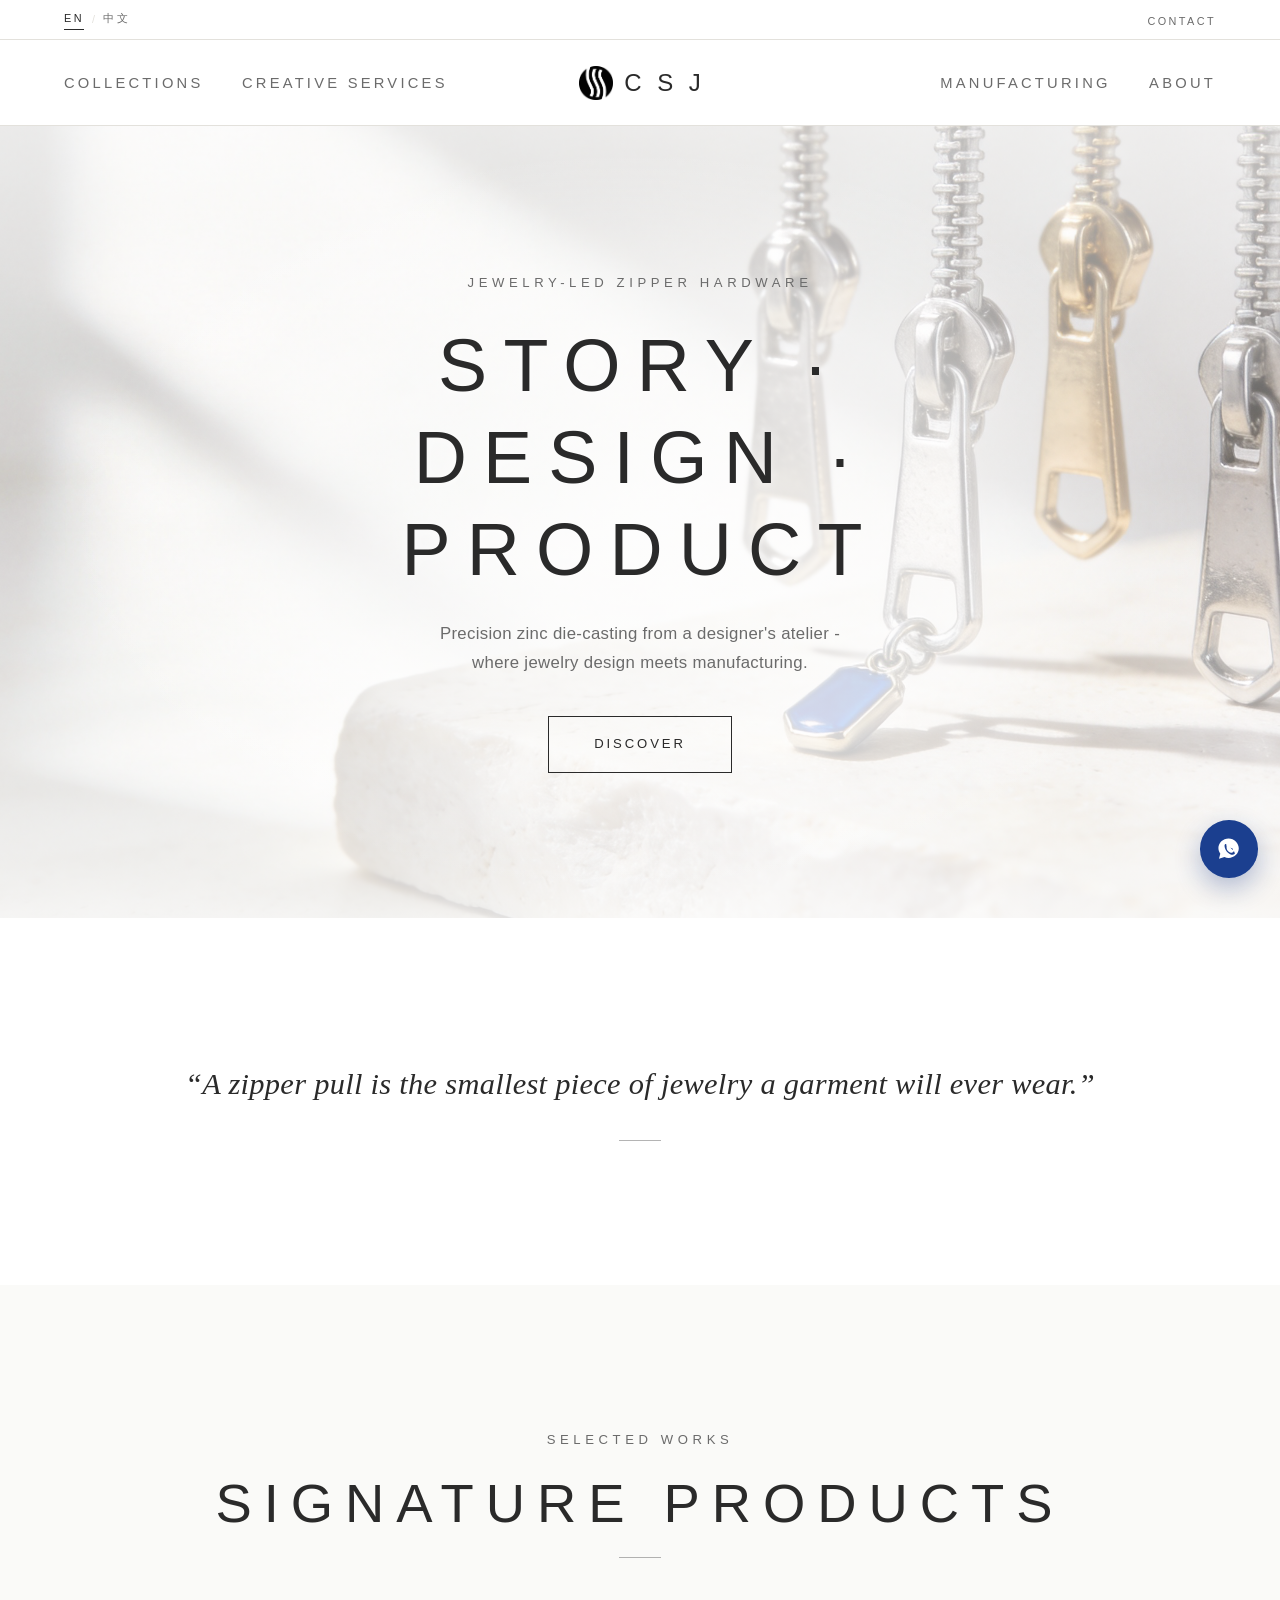
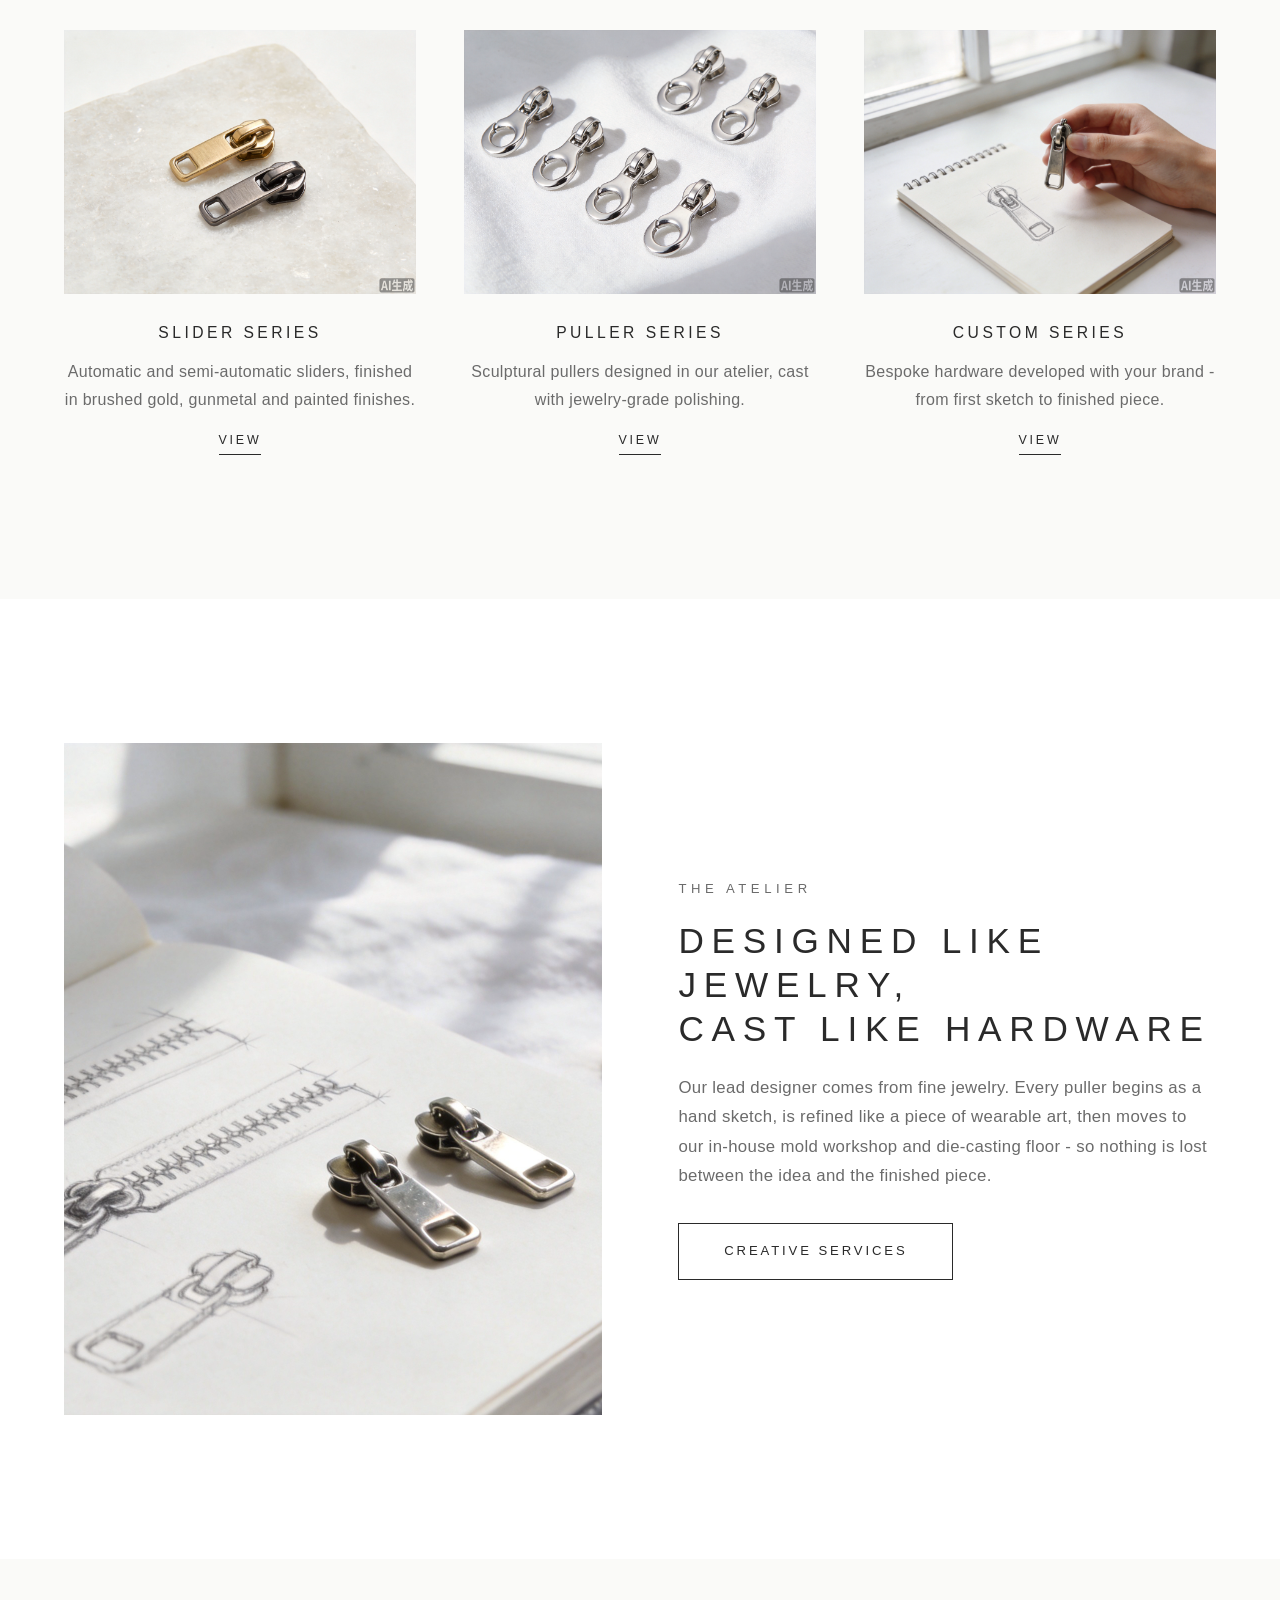
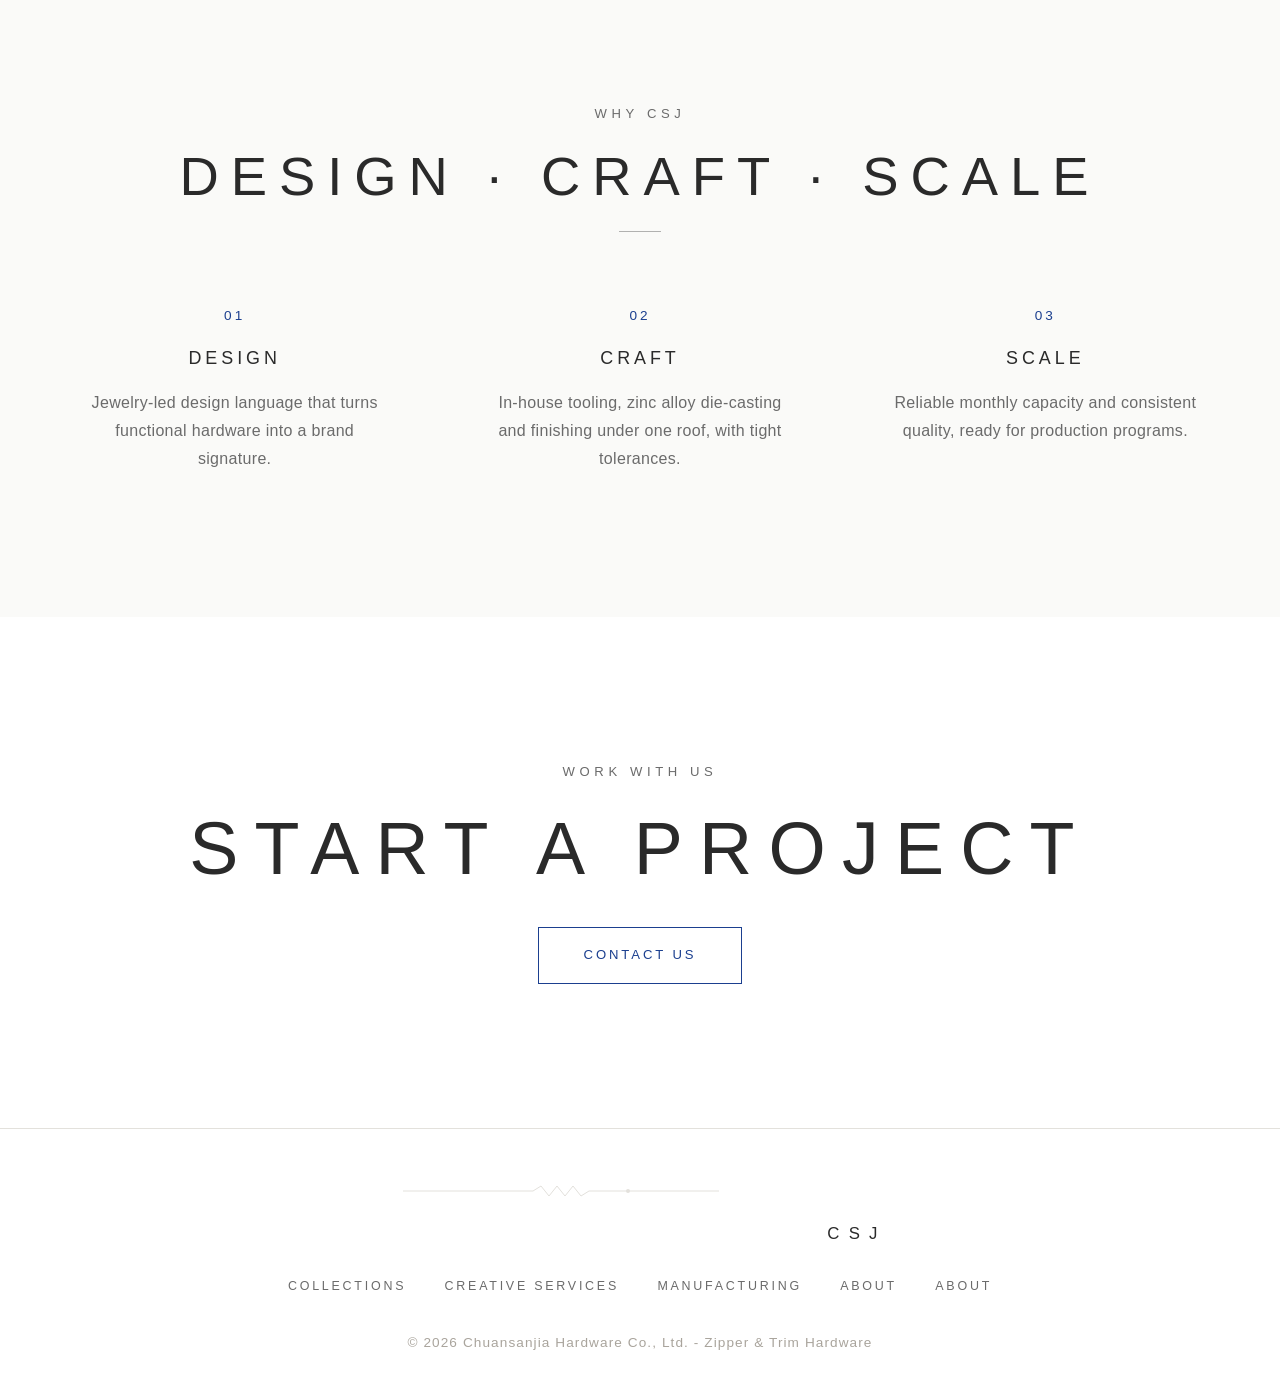
==== commit dcff200c: "SEO优化：修正sitemap/robots为新域名，全站添加canonical、OG社交卡片、首页结构化数据" ====
--- a/index.html
+++ b/index.html
@@ -10,6 +10,40 @@
   <link rel="preconnect" href="https://fonts.gstatic.com" crossorigin>
   <link href="https://fonts.googleapis.com/css2?family=Cormorant+Garamond:ital,wght@0,400;1,400&family=Jost:wght@200;300;400;500;600&display=swap" rel="stylesheet">
   <link rel="stylesheet" href="css/style.css">
+  <link rel="canonical" href="https://www.csjfactory.com/">
+  <meta property="og:type" content="website">
+  <meta property="og:url" content="https://www.csjfactory.com/">
+  <meta property="og:title" content="CSJ - Jewelry-Led Zipper Hardware | Zinc Alloy Die-Casting">
+  <meta property="og:description" content="CSJ is a design-driven zipper hardware manufacturer: jewelry-led design, in-house tooling and precision zinc alloy die-casting. Custom zipper pulls and sliders for global fashion brands.">
+  <meta property="og:image" content="https://www.csjfactory.com/images/hero-home.jpg">
+  <meta property="og:site_name" content="CSJ Factory">
+  <meta name="twitter:card" content="summary_large_image">
+  <meta name="twitter:title" content="CSJ - Jewelry-Led Zipper Hardware | Zinc Alloy Die-Casting">
+  <meta name="twitter:description" content="CSJ is a design-driven zipper hardware manufacturer: jewelry-led design, in-house tooling and precision zinc alloy die-casting. Custom zipper pulls and sliders for global fashion brands.">
+  <meta name="twitter:image" content="https://www.csjfactory.com/images/hero-home.jpg">
+  <script type="application/ld+json">
+  {
+    "@context": "https://schema.org",
+    "@type": "Organization",
+    "name": "CSJ (Chuan San Jia Hardware)",
+    "url": "https://www.csjfactory.com/",
+    "logo": "https://www.csjfactory.com/images/logo.png",
+    "description": "Design-driven zipper hardware manufacturer: jewelry-led design, in-house tooling and precision zinc alloy die-casting for global fashion brands.",
+    "address": {
+      "@type": "PostalAddress",
+      "addressLocality": "Jinjiang",
+      "addressRegion": "Fujian",
+      "addressCountry": "CN"
+    },
+    "contactPoint": {
+      "@type": "ContactPoint",
+      "contactType": "sales",
+      "email": "info@csjfactory.com",
+      "telephone": "+86-17328207015",
+      "availableLanguage": ["English", "Chinese"]
+    }
+  }
+  </script>
 </head>
 <body data-page="home">
 
